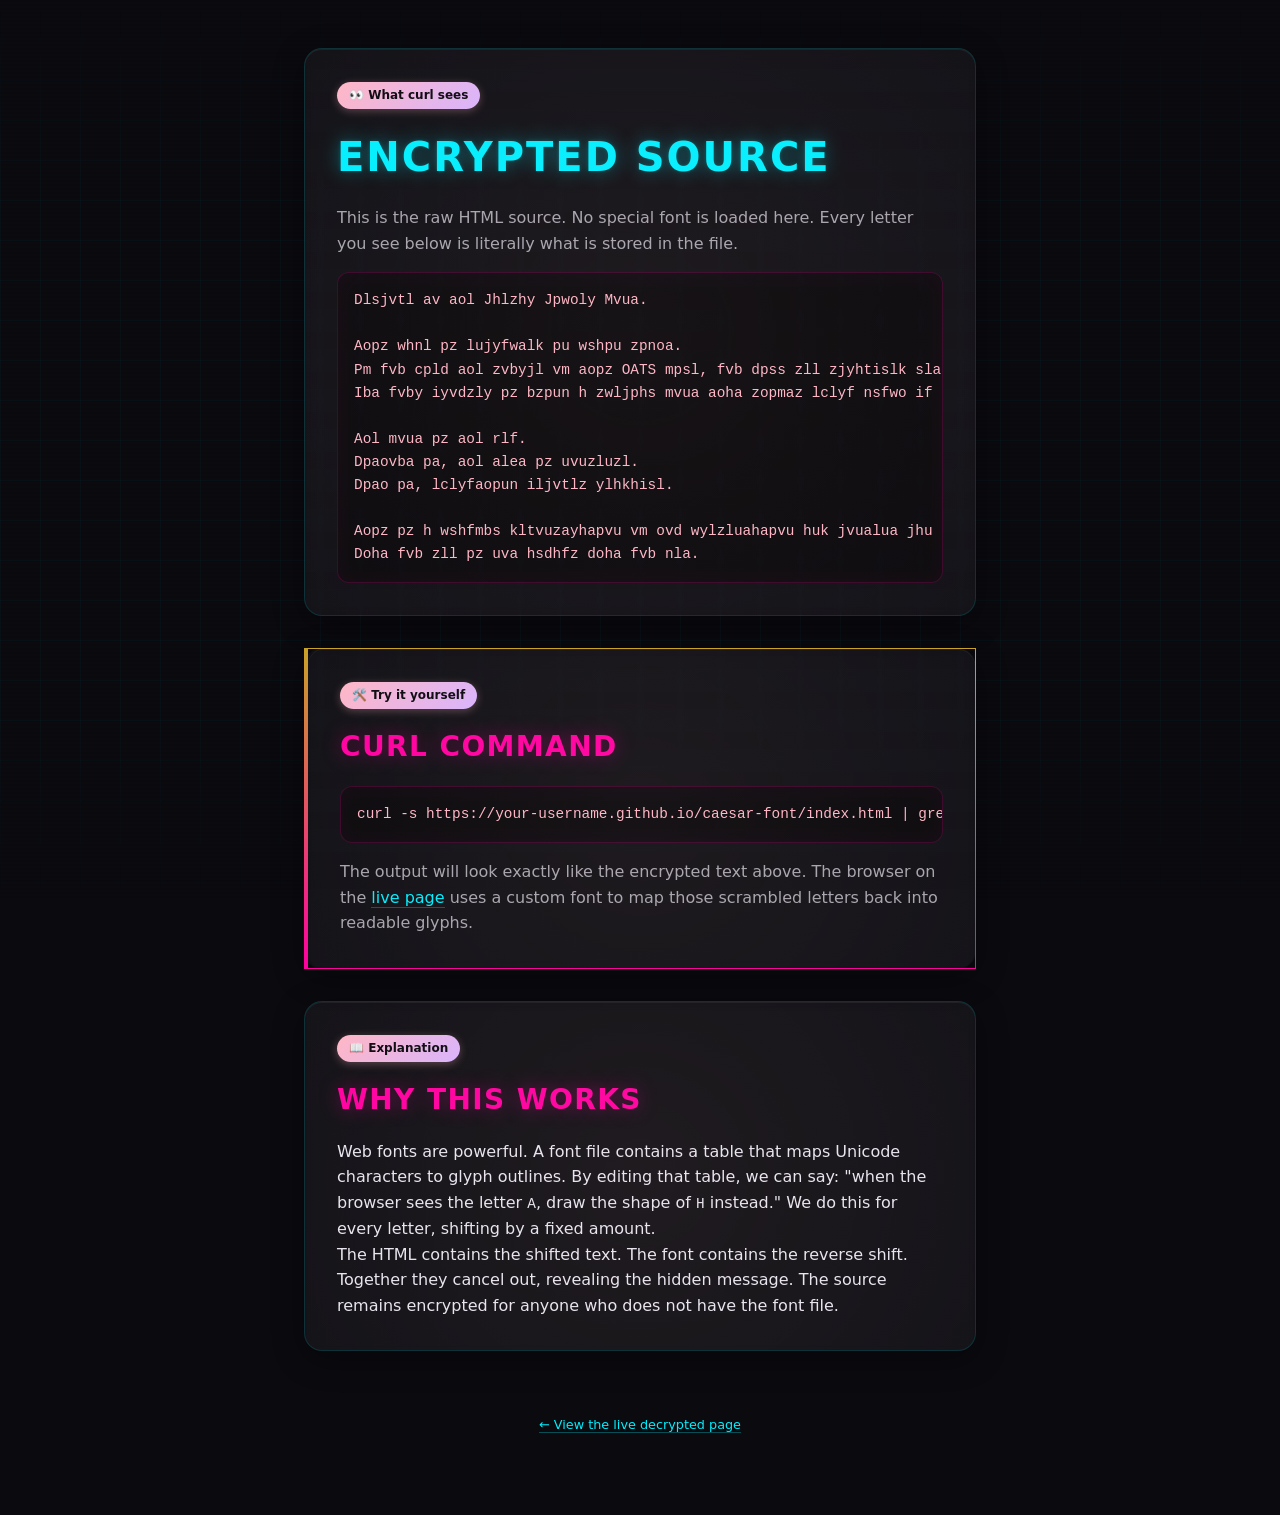
==== docs/demo.html @ 83b77542 "Add Caesar cipher font project with live and demo pages - Build script that downloads Lora font and " ====
<!DOCTYPE html>
<html lang="en">
<head>
<meta charset="UTF-8">
<meta name="viewport" content="width=device-width, initial-scale=1.0">
<title>Caesar Cipher Font — Demo</title>
<link rel="stylesheet" href="assets/css/style.css">
</head>
<body>
<div class="container">
  <div class="card">
    <span class="badge">👀 What curl sees</span>
    <h1>Encrypted Source</h1>
    <p style="color:rgba(232,230,240,.7);margin-bottom:1rem">
      This is the raw HTML source. No special font is loaded here. Every letter you see below is literally what is stored in the file.
    </p>
    <pre><code>Dlsjvtl av aol Jhlzhy Jpwoly Mvua.

Aopz whnl pz lujyfwalk pu wshpu zpnoa.
Pm fvb cpld aol zvbyjl vm aopz OATS mpsl, fvb dpss zll zjyhtislk slaalyz.
Iba fvby iyvdzly pz bzpun h zwljphs mvua aoha zopmaz lclyf nsfwo if zlclu wshjlz pu aol hswohila.

Aol mvua pz aol rlf.
Dpaovba pa, aol alea pz uvuzluzl.
Dpao pa, lclyfaopun iljvtlz ylhkhisl.

Aopz pz h wshfmbs kltvuzayhapvu vm ovd wylzluahapvu huk jvualua jhu il zlwhyhalk.
Doha fvb zll pz uva hsdhfz doha fvb nla.
</code></pre>
  </div>
  <div class="card roman">
    <span class="badge">🛠️ Try it yourself</span>
    <h2>Curl Command</h2>
    <pre><code>curl -s https://your-username.github.io/caesar-font/index.html | grep -A 20 '&lt;p class="cipher"&gt;'</code></pre>
    <p style="color:rgba(232,230,240,.7);margin-top:1rem">
      The output will look exactly like the encrypted text above. The browser on the <a href="index.html">live page</a> uses a custom font to map those scrambled letters back into readable glyphs.
    </p>
  </div>
  <div class="card">
    <span class="badge">📖 Explanation</span>
    <h2>Why This Works</h2>
    <p>
      Web fonts are powerful. A font file contains a table that maps Unicode characters to glyph outlines. By editing that table, we can say: "when the browser sees the letter <code>A</code>, draw the shape of <code>H</code> instead." We do this for every letter, shifting by a fixed amount.
    </p>
    <p>
      The HTML contains the shifted text. The font contains the reverse shift. Together they cancel out, revealing the hidden message. The source remains encrypted for anyone who does not have the font file.
    </p>
  </div>
  <footer>
    <p><a href="index.html">← View the live decrypted page</a></p>
  </footer>
</div>
</body>
</html>
---- docs/assets/css/style.css ----
/* ─── Reset & Base ─── */
*,*::before,*::after{box-sizing:border-box;margin:0}
html,body{min-height:100vh}
body{
  background:#0a0a0f;
  color:#e8e6f0;
  font-family:system-ui,-apple-system,BlinkMacSystemFont,"Segoe UI",Roboto,sans-serif;
  line-height:1.6;
  -webkit-font-smoothing:antialiased;
}

/* ─── Cyberpunk Grid Overlay ─── */
body::before{
  content:"";
  position:fixed;
  inset:0;
  pointer-events:none;
  z-index:0;
  background-image:
    linear-gradient(rgba(0,240,255,.03) 1px,transparent 1px),
    linear-gradient(90deg,rgba(0,240,255,.03) 1px,transparent 1px);
  background-size:40px 40px;
  mask-image:linear-gradient(to bottom,transparent 0%,black 20%,black 80%,transparent 100%);
  -webkit-mask-image:linear-gradient(to bottom,transparent 0%,black 20%,black 80%,transparent 100%);
}

/* ─── Scanlines ─── */
body::after{
  content:"";
  position:fixed;
  inset:0;
  pointer-events:none;
  z-index:1;
  background:repeating-linear-gradient(
    0deg,
    transparent 0px,
    transparent 2px,
    rgba(0,0,0,.15) 2px,
    rgba(0,0,0,.15) 4px
  );
  opacity:.3;
}

/* ─── Typography ─── */
@font-face{
  font-family:"CaesarLora";
  src:url("../fonts/caesar-lora.woff2") format("woff2");
  font-weight:400;
  font-style:normal;
  font-display:swap;
}

.cipher{
  font-family:"CaesarLora",serif;
  font-size:1.25rem;
  color:#f0eef5;
  text-shadow:0 0 12px rgba(0,240,255,.25),0 0 2px rgba(0,240,255,.1);
}

h1,h2,h3{
  font-family:system-ui,sans-serif;
  font-weight:700;
  letter-spacing:.05em;
  text-transform:uppercase;
  color:#00f0ff;
  text-shadow:0 0 20px rgba(0,240,255,.4),0 0 4px rgba(0,240,255,.2);
  margin-bottom:1rem;
}

h1{font-size:2.5rem}
h2{font-size:1.75rem;color:#ff00a0;text-shadow:0 0 20px rgba(255,0,160,.4)}

/* ─── Layout ─── */
.container{
  position:relative;
  z-index:2;
  max-width:720px;
  margin:0 auto;
  padding:3rem 1.5rem;
}

.card{
  background:rgba(255,255,255,.03);
  border:1px solid rgba(0,240,255,.15);
  border-radius:18px;
  padding:2rem;
  margin-bottom:2rem;
  backdrop-filter:blur(4px);
  box-shadow:0 8px 32px rgba(0,0,0,.3),inset 0 1px 0 rgba(255,255,255,.05);
  position:relative;
  overflow:hidden;
}

.card::before{
  content:"";
  position:absolute;
  top:-50%;left:-50%;
  width:200%;height:200%;
  background:radial-gradient(circle,rgba(255,183,197,.06) 0%,transparent 70%);
  pointer-events:none;
}

/* ─── Roman Column Accents ─── */
.card.roman{
  border-left:4px solid #c9a227;
  border-image:linear-gradient(to bottom,#c9a227,#ff00a0) 1;
}

/* ─── Kawaii Badges ─── */
.badge{
  display:inline-block;
  background:linear-gradient(135deg,#ffb7c5,#d8b4fe);
  color:#0a0a0f;
  font-size:.75rem;
  font-weight:700;
  padding:.25rem .75rem;
  border-radius:999px;
  margin-bottom:1rem;
  text-shadow:none;
  box-shadow:0 2px 8px rgba(255,183,197,.3);
}

/* ─── Code / Pre ─── */
pre,code{
  font-family:"SF Mono",Monaco,Inconsolata,"Fira Code",monospace;
  font-size:.9rem;
}

pre{
  background:rgba(0,0,0,.4);
  border:1px solid rgba(255,0,160,.2);
  border-radius:12px;
  padding:1rem;
  overflow-x:auto;
  color:#ffb7c5;
  box-shadow:inset 0 0 20px rgba(255,0,160,.05);
}

/* ─── Links ─── */
a{
  color:#00f0ff;
  text-decoration:none;
  border-bottom:1px solid rgba(0,240,255,.3);
  transition:all .2s;
}
a:hover{
  color:#ffb7c5;
  border-bottom-color:#ffb7c5;
  text-shadow:0 0 12px rgba(255,183,197,.4);
}

/* ─── Buttons ─── */
.btn{
  display:inline-block;
  background:linear-gradient(135deg,#00f0ff,#ff00a0);
  color:#0a0a0f;
  font-weight:700;
  padding:.75rem 1.5rem;
  border-radius:12px;
  border:none;
  cursor:pointer;
  text-shadow:none;
  box-shadow:0 4px 16px rgba(0,240,255,.3);
  transition:transform .15s,box-shadow .15s;
}
.btn:hover{
  transform:translateY(-2px);
  box-shadow:0 6px 24px rgba(0,240,255,.4);
}

/* ─── Toggle ─── */
.raw-mode .cipher{
  font-family:monospace;
  color:#ff00a0;
  text-shadow:0 0 12px rgba(255,0,160,.4);
}

/* ─── Footer ─── */
footer{
  text-align:center;
  padding:2rem 0;
  font-size:.8rem;
  color:rgba(232,230,240,.4);
}

/* ─── Responsive ─── */
@media(max-width:600px){
  h1{font-size:1.75rem}
  .cipher{font-size:1.1rem}
  .card{padding:1.5rem}
}
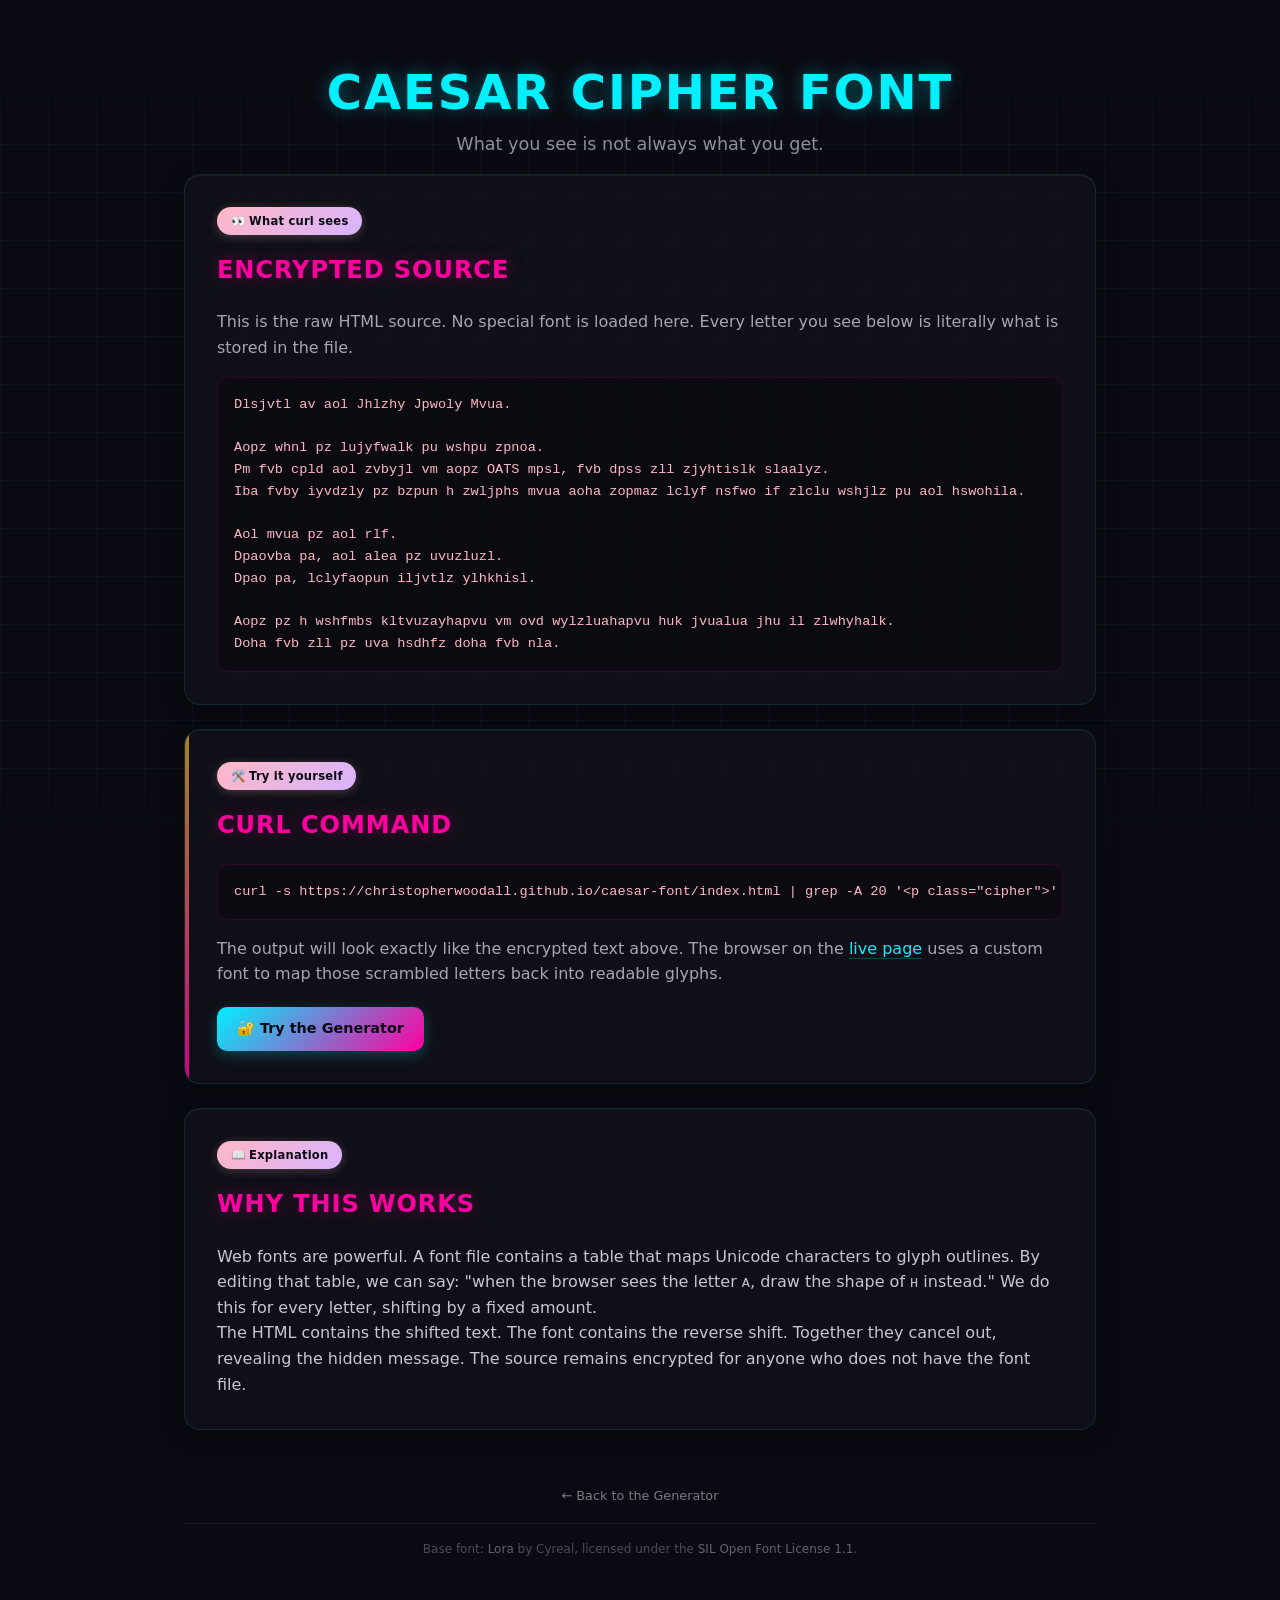
==== commit bc4015d4: "Add interactive Caesar cipher generator with 25 shifts - Replace static pages with interactive gener" ====
--- a/docs/demo.html
+++ b/docs/demo.html
@@ -8,10 +8,15 @@
 </head>
 <body>
 <div class="container">
+  <div class="hero">
+    <h1>Caesar Cipher Font</h1>
+    <p>What you see is not always what you get.</p>
+  </div>
+
   <div class="card">
     <span class="badge">👀 What curl sees</span>
-    <h1>Encrypted Source</h1>
-    <p style="color:rgba(232,230,240,.7);margin-bottom:1rem">
+    <h2>Encrypted Source</h2>
+    <p style="color:rgba(232,232,240,.7);margin-bottom:1rem">
       This is the raw HTML source. No special font is loaded here. Every letter you see below is literally what is stored in the file.
     </p>
     <pre><code>Dlsjvtl av aol Jhlzhy Jpwoly Mvua.
@@ -25,29 +30,37 @@
 Dpao pa, lclyfaopun iljvtlz ylhkhisl.
 
 Aopz pz h wshfmbs kltvuzayhapvu vm ovd wylzluahapvu huk jvualua jhu il zlwhyhalk.
-Doha fvb zll pz uva hsdhfz doha fvb nla.
-</code></pre>
+Doha fvb zll pz uva hsdhfz doha fvb nla.</code></pre>
   </div>
+
   <div class="card roman">
     <span class="badge">🛠️ Try it yourself</span>
     <h2>Curl Command</h2>
-    <pre><code>curl -s https://your-username.github.io/caesar-font/index.html | grep -A 20 '&lt;p class="cipher"&gt;'</code></pre>
-    <p style="color:rgba(232,230,240,.7);margin-top:1rem">
+    <pre><code>curl -s https://christopherwoodall.github.io/caesar-font/index.html | grep -A 20 '&lt;p class="cipher"&gt;'</code></pre>
+    <p style="color:rgba(232,232,240,.7);margin-top:1rem">
       The output will look exactly like the encrypted text above. The browser on the <a href="index.html">live page</a> uses a custom font to map those scrambled letters back into readable glyphs.
     </p>
+    <div class="btn-group">
+      <a href="index.html" class="btn">🔐 Try the Generator</a>
+    </div>
   </div>
+
   <div class="card">
     <span class="badge">📖 Explanation</span>
     <h2>Why This Works</h2>
-    <p>
+    <p style="color:rgba(232,232,240,.85)">
       Web fonts are powerful. A font file contains a table that maps Unicode characters to glyph outlines. By editing that table, we can say: "when the browser sees the letter <code>A</code>, draw the shape of <code>H</code> instead." We do this for every letter, shifting by a fixed amount.
     </p>
-    <p>
+    <p style="color:rgba(232,232,240,.85)">
       The HTML contains the shifted text. The font contains the reverse shift. Together they cancel out, revealing the hidden message. The source remains encrypted for anyone who does not have the font file.
     </p>
   </div>
+
   <footer>
-    <p><a href="index.html">← View the live decrypted page</a></p>
+    <p><a href="index.html">← Back to the Generator</a></p>
+    <div class="attribution">
+      <p>Base font: <a href="https://fonts.google.com/specimen/Lora" target="_blank" rel="noopener">Lora</a> by Cyreal, licensed under the <a href="https://scripts.sil.org/OFL" target="_blank" rel="noopener">SIL Open Font License 1.1</a>.</p>
+    </div>
   </footer>
 </div>
 </body>
--- a/docs/assets/css/style.css
+++ b/docs/assets/css/style.css
@@ -2,14 +2,14 @@
 *,*::before,*::after{box-sizing:border-box;margin:0}
 html,body{min-height:100vh}
 body{
-  background:#0a0a0f;
-  color:#e8e6f0;
+  background:#0a0a12;
+  color:#e8e8f0;
   font-family:system-ui,-apple-system,BlinkMacSystemFont,"Segoe UI",Roboto,sans-serif;
   line-height:1.6;
   -webkit-font-smoothing:antialiased;
 }
 
-/* ─── Cyberpunk Grid Overlay ─── */
+/* ─── Grid Overlay ─── */
 body::before{
   content:"";
   position:fixed;
@@ -17,175 +17,328 @@
   pointer-events:none;
   z-index:0;
   background-image:
-    linear-gradient(rgba(0,240,255,.03) 1px,transparent 1px),
-    linear-gradient(90deg,rgba(0,240,255,.03) 1px,transparent 1px);
-  background-size:40px 40px;
-  mask-image:linear-gradient(to bottom,transparent 0%,black 20%,black 80%,transparent 100%);
-  -webkit-mask-image:linear-gradient(to bottom,transparent 0%,black 20%,black 80%,transparent 100%);
-}
-
-/* ─── Scanlines ─── */
-body::after{
-  content:"";
-  position:fixed;
-  inset:0;
-  pointer-events:none;
-  z-index:1;
-  background:repeating-linear-gradient(
-    0deg,
-    transparent 0px,
-    transparent 2px,
-    rgba(0,0,0,.15) 2px,
-    rgba(0,0,0,.15) 4px
-  );
-  opacity:.3;
+    linear-gradient(rgba(0,240,255,.04) 1px,transparent 1px),
+    linear-gradient(90deg,rgba(0,240,255,.04) 1px,transparent 1px);
+  background-size:48px 48px;
+  mask-image:linear-gradient(to bottom,transparent 0%,black 15%,black 85%,transparent 100%);
+  -webkit-mask-image:linear-gradient(to bottom,transparent 0%,black 15%,black 85%,transparent 100%);
 }
 
 /* ─── Typography ─── */
 @font-face{
-  font-family:"CaesarLora";
-  src:url("../fonts/caesar-lora.woff2") format("woff2");
+  font-family:"Lora";
+  src:url("../fonts/lora-base.woff2") format("woff2");
   font-weight:400;
   font-style:normal;
   font-display:swap;
 }
 
-.cipher{
+@font-face{
+  font-family:"CaesarLora";
+  src:url("../fonts/caesar-shift-7.woff2") format("woff2");
+  font-weight:400;
+  font-style:normal;
+  font-display:swap;
+}
+
+.cipher,.cipher-preview{
   font-family:"CaesarLora",serif;
-  font-size:1.25rem;
+  font-size:1.15rem;
   color:#f0eef5;
-  text-shadow:0 0 12px rgba(0,240,255,.25),0 0 2px rgba(0,240,255,.1);
+  text-shadow:0 0 10px rgba(0,240,255,.2),0 0 1px rgba(0,240,255,.08);
+}
+
+.plaintext{
+  font-family:"Lora",serif;
+  font-size:1.15rem;
+  color:#f0eef5;
 }
 
 h1,h2,h3{
   font-family:system-ui,sans-serif;
-  font-weight:700;
-  letter-spacing:.05em;
+  font-weight:800;
+  letter-spacing:.04em;
   text-transform:uppercase;
   color:#00f0ff;
-  text-shadow:0 0 20px rgba(0,240,255,.4),0 0 4px rgba(0,240,255,.2);
-  margin-bottom:1rem;
-}
-
-h1{font-size:2.5rem}
-h2{font-size:1.75rem;color:#ff00a0;text-shadow:0 0 20px rgba(255,0,160,.4)}
+  text-shadow:0 0 18px rgba(0,240,255,.35),0 0 3px rgba(0,240,255,.15);
+  margin-bottom:1.25rem;
+}
+
+h1{font-size:2.25rem;line-height:1.2}
+h2{font-size:1.5rem;color:#ff00a0;text-shadow:0 0 18px rgba(255,0,160,.35)}
+h3{font-size:1.15rem;color:#ffb7c5;text-shadow:0 0 12px rgba(255,183,197,.3)}
 
 /* ─── Layout ─── */
 .container{
   position:relative;
   z-index:2;
-  max-width:720px;
+  max-width:960px;
   margin:0 auto;
-  padding:3rem 1.5rem;
-}
-
+  padding:2rem 1.5rem;
+}
+
+/* ─── Cards ─── */
 .card{
-  background:rgba(255,255,255,.03);
-  border:1px solid rgba(0,240,255,.15);
-  border-radius:18px;
+  background:rgba(255,255,255,.025);
+  border:1px solid rgba(0,240,255,.12);
+  border-radius:16px;
   padding:2rem;
-  margin-bottom:2rem;
-  backdrop-filter:blur(4px);
-  box-shadow:0 8px 32px rgba(0,0,0,.3),inset 0 1px 0 rgba(255,255,255,.05);
+  margin-bottom:1.5rem;
+  backdrop-filter:blur(6px);
+  box-shadow:0 4px 24px rgba(0,0,0,.25),inset 0 1px 0 rgba(255,255,255,.04);
   position:relative;
   overflow:hidden;
-}
-
-.card::before{
+  transition:transform .2s,box-shadow .2s;
+}
+.card:hover{
+  transform:translateY(-2px);
+  box-shadow:0 8px 32px rgba(0,0,0,.35),0 0 20px rgba(0,240,255,.06),inset 0 1px 0 rgba(255,255,255,.06);
+}
+
+/* Roman accent line */
+.card.roman::after{
   content:"";
   position:absolute;
-  top:-50%;left:-50%;
-  width:200%;height:200%;
-  background:radial-gradient(circle,rgba(255,183,197,.06) 0%,transparent 70%);
-  pointer-events:none;
-}
-
-/* ─── Roman Column Accents ─── */
-.card.roman{
-  border-left:4px solid #c9a227;
-  border-image:linear-gradient(to bottom,#c9a227,#ff00a0) 1;
+  top:0;left:0;
+  width:4px;height:100%;
+  background:linear-gradient(to bottom,#c9a227,#ff00a0);
+  border-radius:16px 0 0 16px;
+  opacity:.8;
 }
 
 /* ─── Kawaii Badges ─── */
 .badge{
-  display:inline-block;
+  display:inline-flex;
+  align-items:center;
+  gap:.35rem;
   background:linear-gradient(135deg,#ffb7c5,#d8b4fe);
-  color:#0a0a0f;
-  font-size:.75rem;
+  color:#0a0a12;
+  font-size:.72rem;
   font-weight:700;
-  padding:.25rem .75rem;
+  padding:.3rem .85rem;
   border-radius:999px;
   margin-bottom:1rem;
   text-shadow:none;
-  box-shadow:0 2px 8px rgba(255,183,197,.3);
+  box-shadow:0 2px 10px rgba(255,183,197,.25);
+  letter-spacing:.02em;
+}
+
+/* ─── Forms ─── */
+input[type="range"]{
+  -webkit-appearance:none;
+  appearance:none;
+  width:100%;
+  height:6px;
+  background:rgba(255,255,255,.08);
+  border-radius:3px;
+  outline:none;
+  margin:1rem 0;
+}
+input[type="range"]::-webkit-slider-thumb{
+  -webkit-appearance:none;
+  appearance:none;
+  width:20px;height:20px;
+  border-radius:50%;
+  background:linear-gradient(135deg,#00f0ff,#ff00a0);
+  cursor:pointer;
+  box-shadow:0 0 12px rgba(0,240,255,.4);
+  transition:transform .15s;
+}
+input[type="range"]::-webkit-slider-thumb:hover{transform:scale(1.15)}
+input[type="range"]::-moz-range-thumb{
+  width:20px;height:20px;
+  border-radius:50%;
+  background:linear-gradient(135deg,#00f0ff,#ff00a0);
+  cursor:pointer;
+  border:none;
+  box-shadow:0 0 12px rgba(0,240,255,.4);
+}
+
+textarea{
+  width:100%;
+  background:rgba(0,0,0,.2);
+  border:1px solid rgba(0,240,255,.15);
+  border-radius:12px;
+  padding:1rem;
+  color:#e8e8f0;
+  font-family:"Lora",serif;
+  font-size:1rem;
+  line-height:1.6;
+  resize:vertical;
+  min-height:120px;
+  outline:none;
+  transition:border-color .2s,box-shadow .2s;
+}
+textarea:focus{
+  border-color:rgba(0,240,255,.4);
+  box-shadow:0 0 20px rgba(0,240,255,.1),inset 0 0 10px rgba(0,240,255,.03);
+}
+
+/* ─── Preview Panels ─── */
+.preview-grid{
+  display:grid;
+  grid-template-columns:1fr 1fr;
+  gap:1.5rem;
+  margin-top:1.5rem;
+}
+.preview-panel{
+  background:rgba(0,0,0,.15);
+  border:1px solid rgba(255,255,255,.06);
+  border-radius:12px;
+  padding:1.25rem;
+  min-height:160px;
+}
+.preview-panel h4{
+  font-size:.75rem;
+  font-weight:700;
+  text-transform:uppercase;
+  letter-spacing:.08em;
+  color:rgba(232,232,240,.5);
+  margin-bottom:.75rem;
+  display:flex;
+  align-items:center;
+  gap:.5rem;
+}
+.preview-panel .content{
+  white-space:pre-wrap;
+  word-break:break-word;
 }
 
 /* ─── Code / Pre ─── */
 pre,code{
   font-family:"SF Mono",Monaco,Inconsolata,"Fira Code",monospace;
-  font-size:.9rem;
-}
-
+  font-size:.85rem;
+}
 pre{
-  background:rgba(0,0,0,.4);
-  border:1px solid rgba(255,0,160,.2);
-  border-radius:12px;
+  background:rgba(0,0,0,.3);
+  border:1px solid rgba(255,0,160,.15);
+  border-radius:10px;
   padding:1rem;
   overflow-x:auto;
   color:#ffb7c5;
-  box-shadow:inset 0 0 20px rgba(255,0,160,.05);
+  box-shadow:inset 0 0 16px rgba(255,0,160,.04);
 }
 
 /* ─── Links ─── */
 a{
   color:#00f0ff;
   text-decoration:none;
-  border-bottom:1px solid rgba(0,240,255,.3);
+  border-bottom:1px solid rgba(0,240,255,.25);
   transition:all .2s;
 }
 a:hover{
   color:#ffb7c5;
   border-bottom-color:#ffb7c5;
-  text-shadow:0 0 12px rgba(255,183,197,.4);
+  text-shadow:0 0 10px rgba(255,183,197,.3);
 }
 
 /* ─── Buttons ─── */
+.btn-group{
+  display:flex;
+  gap:.75rem;
+  flex-wrap:wrap;
+  margin-top:1.25rem;
+}
 .btn{
-  display:inline-block;
+  display:inline-flex;
+  align-items:center;
+  gap:.4rem;
   background:linear-gradient(135deg,#00f0ff,#ff00a0);
-  color:#0a0a0f;
+  color:#0a0a12;
   font-weight:700;
-  padding:.75rem 1.5rem;
-  border-radius:12px;
+  font-size:.9rem;
+  padding:.65rem 1.25rem;
+  border-radius:10px;
   border:none;
   cursor:pointer;
   text-shadow:none;
-  box-shadow:0 4px 16px rgba(0,240,255,.3);
+  box-shadow:0 4px 14px rgba(0,240,255,.25);
   transition:transform .15s,box-shadow .15s;
 }
 .btn:hover{
   transform:translateY(-2px);
-  box-shadow:0 6px 24px rgba(0,240,255,.4);
-}
-
-/* ─── Toggle ─── */
-.raw-mode .cipher{
+  box-shadow:0 6px 20px rgba(0,240,255,.35);
+}
+.btn.btn-secondary{
+  background:rgba(255,255,255,.06);
+  color:#e8e8f0;
+  border:1px solid rgba(255,255,255,.12);
+  box-shadow:none;
+}
+.btn.btn-secondary:hover{
+  background:rgba(255,255,255,.1);
+  border-color:rgba(0,240,255,.25);
+  box-shadow:0 0 12px rgba(0,240,255,.1);
+  transform:translateY(-1px);
+}
+
+/* ─── Shift Display ─── */
+.shift-display{
+  display:inline-flex;
+  align-items:center;
+  gap:.5rem;
   font-family:monospace;
-  color:#ff00a0;
-  text-shadow:0 0 12px rgba(255,0,160,.4);
-}
+  font-size:1.25rem;
+  font-weight:700;
+  color:#00f0ff;
+  text-shadow:0 0 12px rgba(0,240,255,.3);
+  margin-left:.5rem;
+}
+
+/* ─── Stats Row ─── */
+.stats{
+  display:flex;
+  gap:1.5rem;
+  margin-top:1rem;
+  font-size:.85rem;
+  color:rgba(232,232,240,.5);
+}
+.stats span strong{color:#ffb7c5}
 
 /* ─── Footer ─── */
 footer{
   text-align:center;
-  padding:2rem 0;
+  padding:2rem 0 1rem;
   font-size:.8rem;
-  color:rgba(232,230,240,.4);
-}
+  color:rgba(232,232,240,.35);
+}
+footer a{border-bottom:none;color:rgba(232,232,240,.5)}
+footer a:hover{color:#00f0ff}
+
+/* ─── Attribution ─── */
+.attribution{
+  font-size:.75rem;
+  color:rgba(232,232,240,.3);
+  margin-top:1rem;
+  padding-top:1rem;
+  border-top:1px solid rgba(255,255,255,.05);
+}
+.attribution a{color:rgba(232,232,240,.4);border-bottom:none}
+.attribution a:hover{color:#00f0ff}
 
 /* ─── Responsive ─── */
-@media(max-width:600px){
+@media(max-width:720px){
+  .preview-grid{grid-template-columns:1fr}
   h1{font-size:1.75rem}
-  .cipher{font-size:1.1rem}
   .card{padding:1.5rem}
-}
+  .btn-group{justify-content:center}
+}
+
+/* ─── Hero ─── */
+.hero{
+  text-align:center;
+  padding:2rem 0 1rem;
+}
+.hero h1{
+  font-size:3rem;
+  margin-bottom:.5rem;
+}
+.hero p{
+  color:rgba(232,232,240,.6);
+  font-size:1.1rem;
+  max-width:600px;
+  margin:0 auto;
+}
+@media(max-width:720px){
+  .hero h1{font-size:2rem}
+}
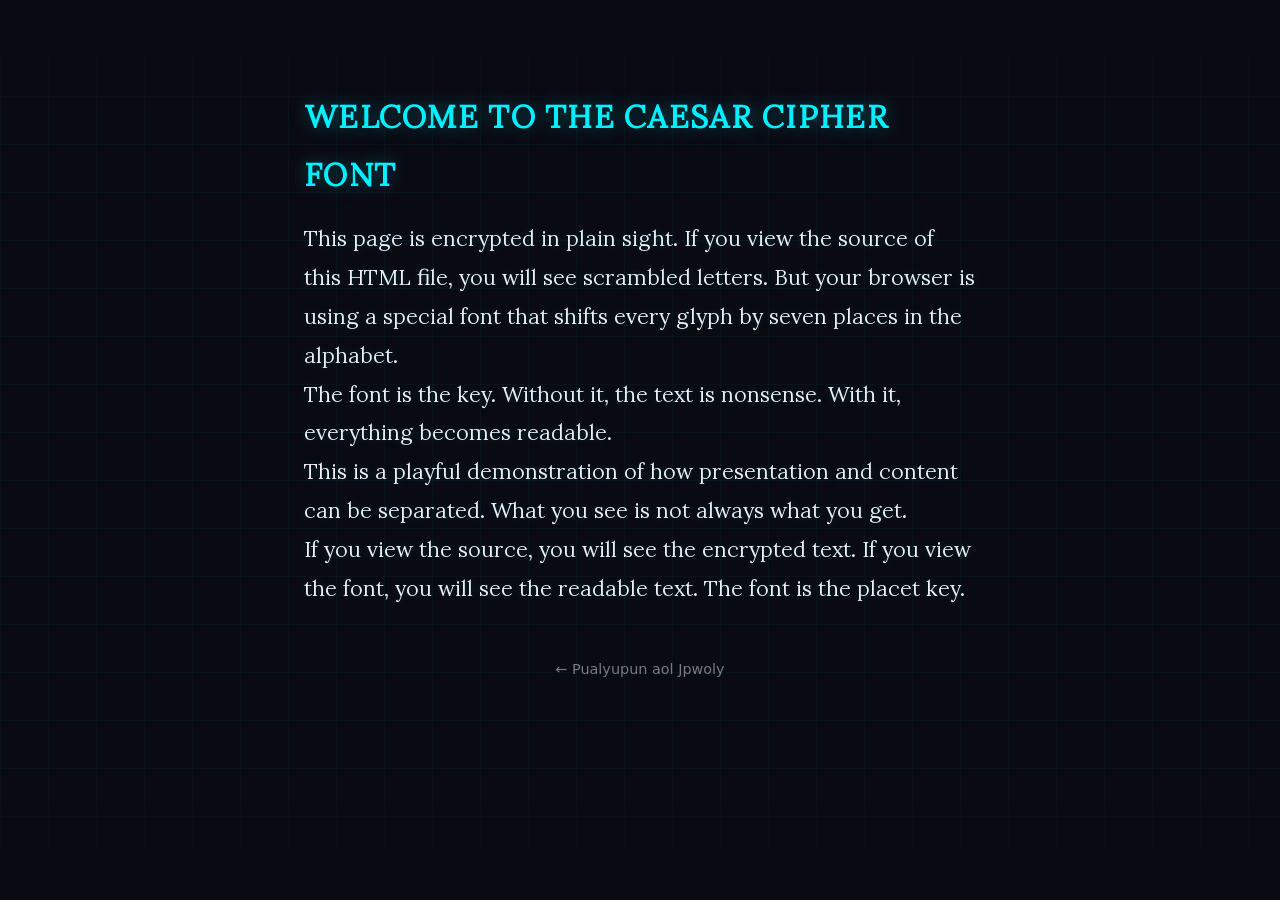
==== commit 5c30aa00: "More slop" ====
--- a/docs/demo.html
+++ b/docs/demo.html
@@ -4,64 +4,46 @@
 <meta charset="UTF-8">
 <meta name="viewport" content="width=device-width, initial-scale=1.0">
 <title>Caesar Cipher Font — Demo</title>
+<meta property="og:title" content="Caesar Cipher Font">
+<meta property="og:description" content="What you see is not always what you get.">
+<meta property="og:image" content="https://christopherwoodall.github.io/caesar-font/assets/preview.png">
+<meta property="og:url" content="https://christopherwoodall.github.io/caesar-font/demo.html">
+<meta name="twitter:card" content="summary_large_image">
 <link rel="stylesheet" href="assets/css/style.css">
+<style>
+.demo-body{max-width:720px;margin:0 auto;padding:3rem 1.5rem}
+.demo-body .cipher{font-size:1.35rem;line-height:1.8}
+.demo-body h2.cipher{font-size:2rem;font-weight:700;margin-top:2.5rem;margin-bottom:1rem;color:#00f0ff;text-shadow:0 0 18px rgba(0,240,255,.35)}
+.back-link{text-align:center;margin-top:3rem}
+.back-link a{font-size:.9rem;color:rgba(232,232,240,.5);border-bottom:none}
+.back-link a:hover{color:#00f0ff}
+</style>
 </head>
 <body>
-<div class="container">
-  <div class="hero">
-    <h1>Caesar Cipher Font</h1>
-    <p>What you see is not always what you get.</p>
-  </div>
-
-  <div class="card">
-    <span class="badge">👀 What curl sees</span>
-    <h2>Encrypted Source</h2>
-    <p style="color:rgba(232,232,240,.7);margin-bottom:1rem">
-      This is the raw HTML source. No special font is loaded here. Every letter you see below is literally what is stored in the file.
-    </p>
-    <pre><code>Dlsjvtl av aol Jhlzhy Jpwoly Mvua.
-
+<div class="demo-body">
+  <h2 class="cipher">Dlsjvtl av aol Jhlzhy Jpwoly Mvua</h2>
+  <p class="cipher">
 Aopz whnl pz lujyfwalk pu wshpu zpnoa.
 Pm fvb cpld aol zvbyjl vm aopz OATS mpsl, fvb dpss zll zjyhtislk slaalyz.
 Iba fvby iyvdzly pz bzpun h zwljphs mvua aoha zopmaz lclyf nsfwo if zlclu wshjlz pu aol hswohila.
-
+  </p>
+  <p class="cipher">
 Aol mvua pz aol rlf.
 Dpaovba pa, aol alea pz uvuzluzl.
 Dpao pa, lclyfaopun iljvtlz ylhkhisl.
-
+  </p>
+  <p class="cipher">
 Aopz pz h wshfmbs kltvuzayhapvu vm ovd wylzluahapvu huk jvualua jhu il zlwhyhalk.
-Doha fvb zll pz uva hsdhfz doha fvb nla.</code></pre>
+Doha fvb zll pz uva hsdhfz doha fvb nla.
+  </p>
+  <p class="cipher">
+Pm fvb cpld aol zvbyjl, fvb dpss zll aol lujyfwalk alea.
+Pm fvb cpld aol mvua, fvb dpss zll aol ylhkhisl alea.
+Aol mvua pz aol wshjla rlf.
+  </p>
+  <div class="back-link">
+    <a href="index.html">&#8592; Pualyupun aol Jpwoly</a>
   </div>
-
-  <div class="card roman">
-    <span class="badge">🛠️ Try it yourself</span>
-    <h2>Curl Command</h2>
-    <pre><code>curl -s https://christopherwoodall.github.io/caesar-font/index.html | grep -A 20 '&lt;p class="cipher"&gt;'</code></pre>
-    <p style="color:rgba(232,232,240,.7);margin-top:1rem">
-      The output will look exactly like the encrypted text above. The browser on the <a href="index.html">live page</a> uses a custom font to map those scrambled letters back into readable glyphs.
-    </p>
-    <div class="btn-group">
-      <a href="index.html" class="btn">🔐 Try the Generator</a>
-    </div>
-  </div>
-
-  <div class="card">
-    <span class="badge">📖 Explanation</span>
-    <h2>Why This Works</h2>
-    <p style="color:rgba(232,232,240,.85)">
-      Web fonts are powerful. A font file contains a table that maps Unicode characters to glyph outlines. By editing that table, we can say: "when the browser sees the letter <code>A</code>, draw the shape of <code>H</code> instead." We do this for every letter, shifting by a fixed amount.
-    </p>
-    <p style="color:rgba(232,232,240,.85)">
-      The HTML contains the shifted text. The font contains the reverse shift. Together they cancel out, revealing the hidden message. The source remains encrypted for anyone who does not have the font file.
-    </p>
-  </div>
-
-  <footer>
-    <p><a href="index.html">← Back to the Generator</a></p>
-    <div class="attribution">
-      <p>Base font: <a href="https://fonts.google.com/specimen/Lora" target="_blank" rel="noopener">Lora</a> by Cyreal, licensed under the <a href="https://scripts.sil.org/OFL" target="_blank" rel="noopener">SIL Open Font License 1.1</a>.</p>
-    </div>
-  </footer>
 </div>
 </body>
 </html>
--- a/docs/assets/css/style.css
+++ b/docs/assets/css/style.css
@@ -342,3 +342,70 @@
 @media(max-width:720px){
   .hero h1{font-size:2rem}
 }
+
+/* ─── Maths & Alphabet Table ─── */
+.maths-formula{
+  font-family:"SF Mono",monospace;
+  font-size:1.1rem;
+  color:#00f0ff;
+  background:rgba(0,240,255,.06);
+  border:1px solid rgba(0,240,255,.15);
+  border-radius:10px;
+  padding:1rem 1.5rem;
+  display:inline-block;
+  margin:1rem 0;
+  text-shadow:0 0 10px rgba(0,240,255,.2);
+}
+
+.alphabet-table{
+  display:grid;
+  grid-template-columns:repeat(13,1fr);
+  gap:.35rem;
+  margin-top:1rem;
+  font-family:monospace;
+  font-size:.82rem;
+}
+.alphabet-table .cell{
+  background:rgba(0,0,0,.2);
+  border:1px solid rgba(255,255,255,.06);
+  border-radius:6px;
+  padding:.4rem .2rem;
+  text-align:center;
+  color:rgba(232,232,240,.7);
+}
+.alphabet-table .cell .plain{
+  display:block;
+  font-weight:700;
+  color:#00f0ff;
+  font-size:.9rem;
+}
+.alphabet-table .cell .arrow{
+  display:block;
+  font-size:.65rem;
+  color:rgba(232,232,240,.4);
+  margin:1px 0;
+}
+.alphabet-table .cell .cipher{
+  display:block;
+  font-weight:700;
+  color:#ff00a0;
+  font-size:.9rem;
+}
+
+@media(max-width:720px){
+  .alphabet-table{grid-template-columns:repeat(7,1fr)}
+}
+
+/* ─── Explanation text ─── */
+.explanation p{
+  color:rgba(232,232,240,.85);
+  margin-bottom:1rem;
+}
+.explanation p:last-child{margin-bottom:0}
+.explanation code{
+  background:rgba(0,0,0,.2);
+  padding:.15rem .4rem;
+  border-radius:4px;
+  color:#ffb7c5;
+  font-size:.85em;
+}
